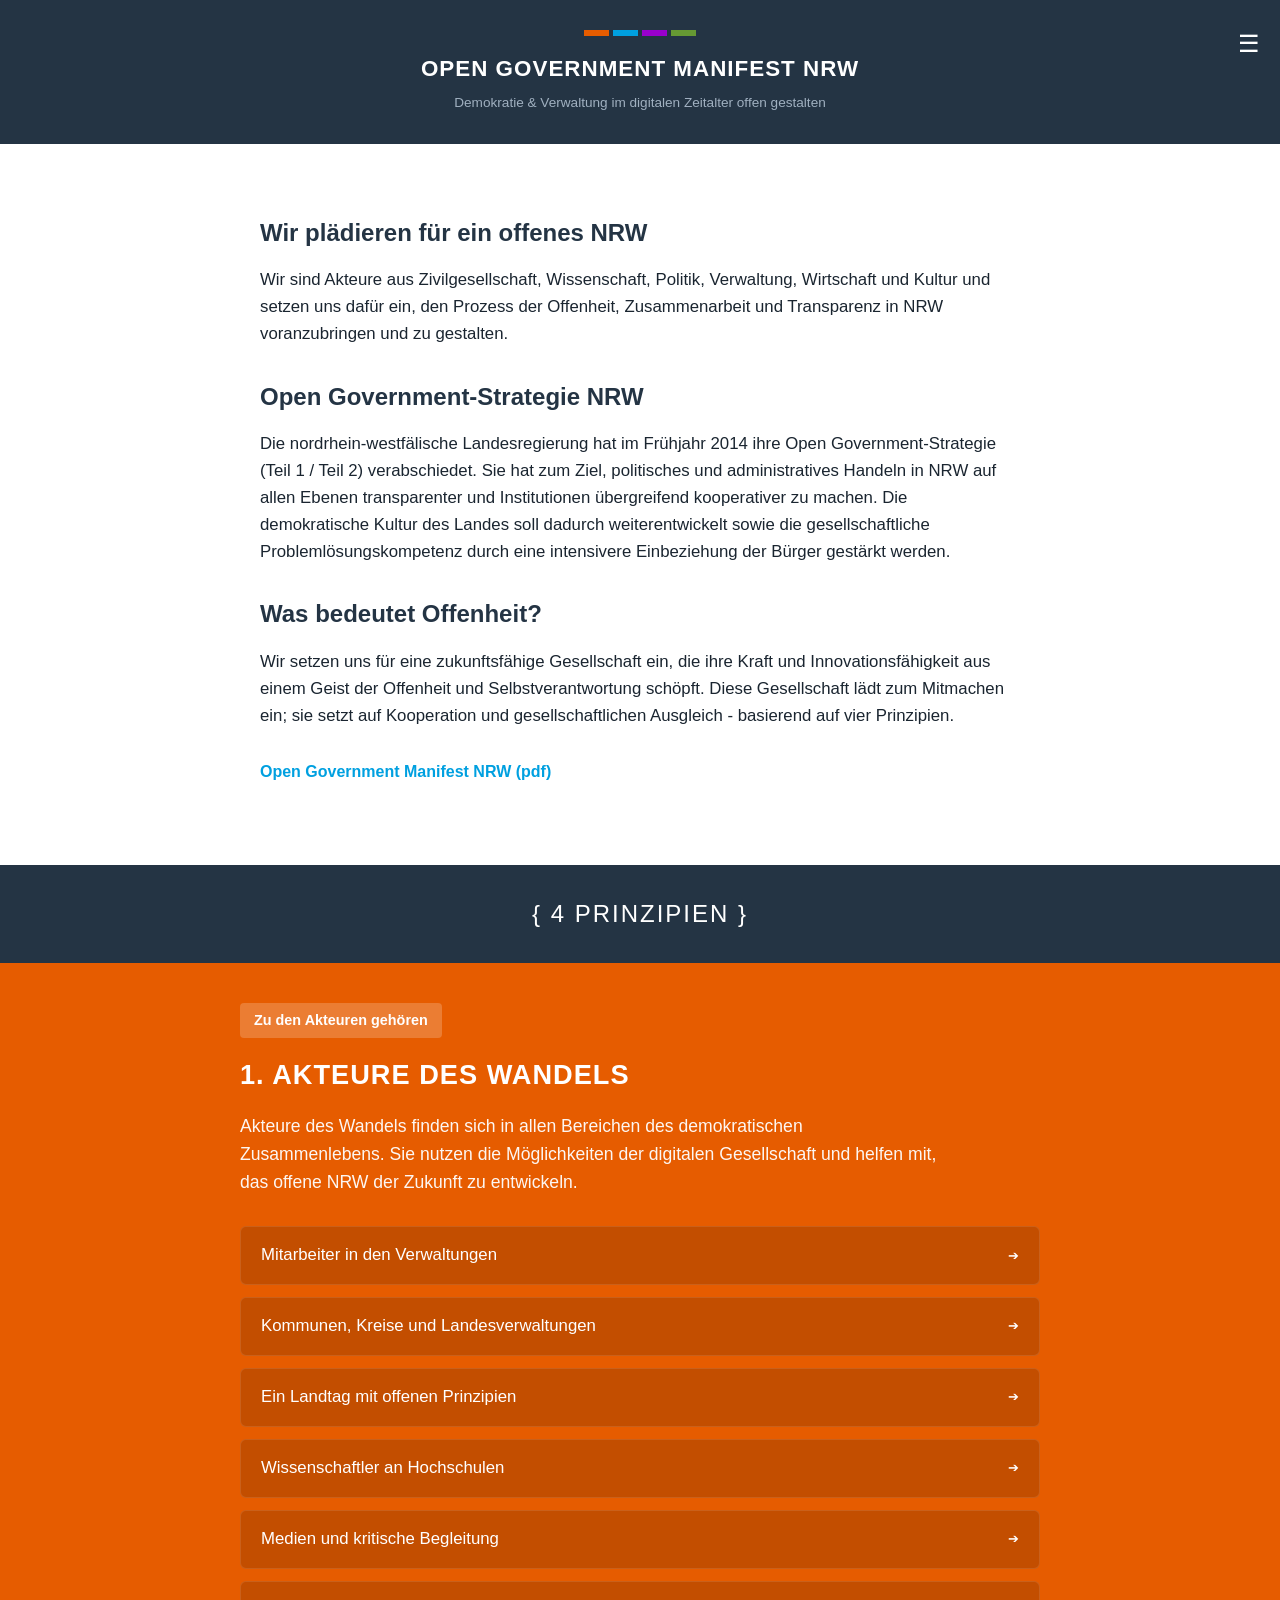
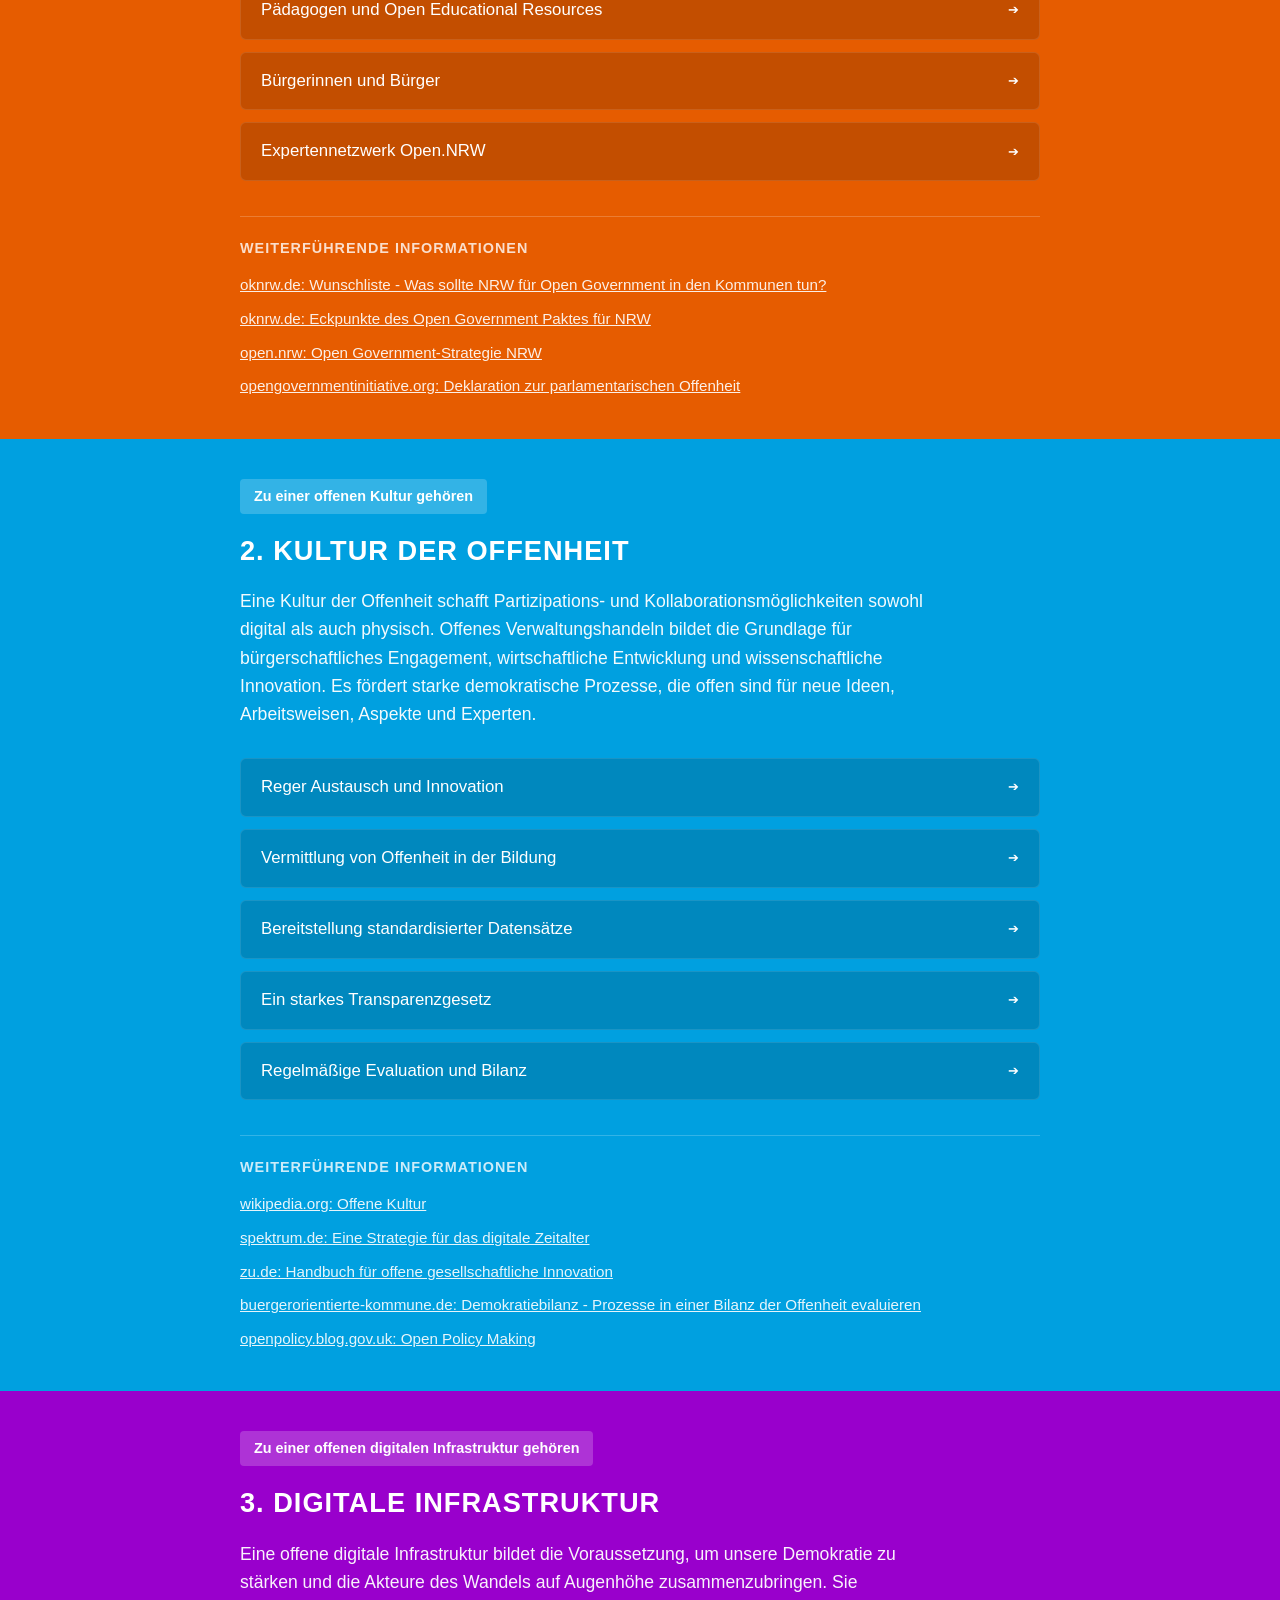
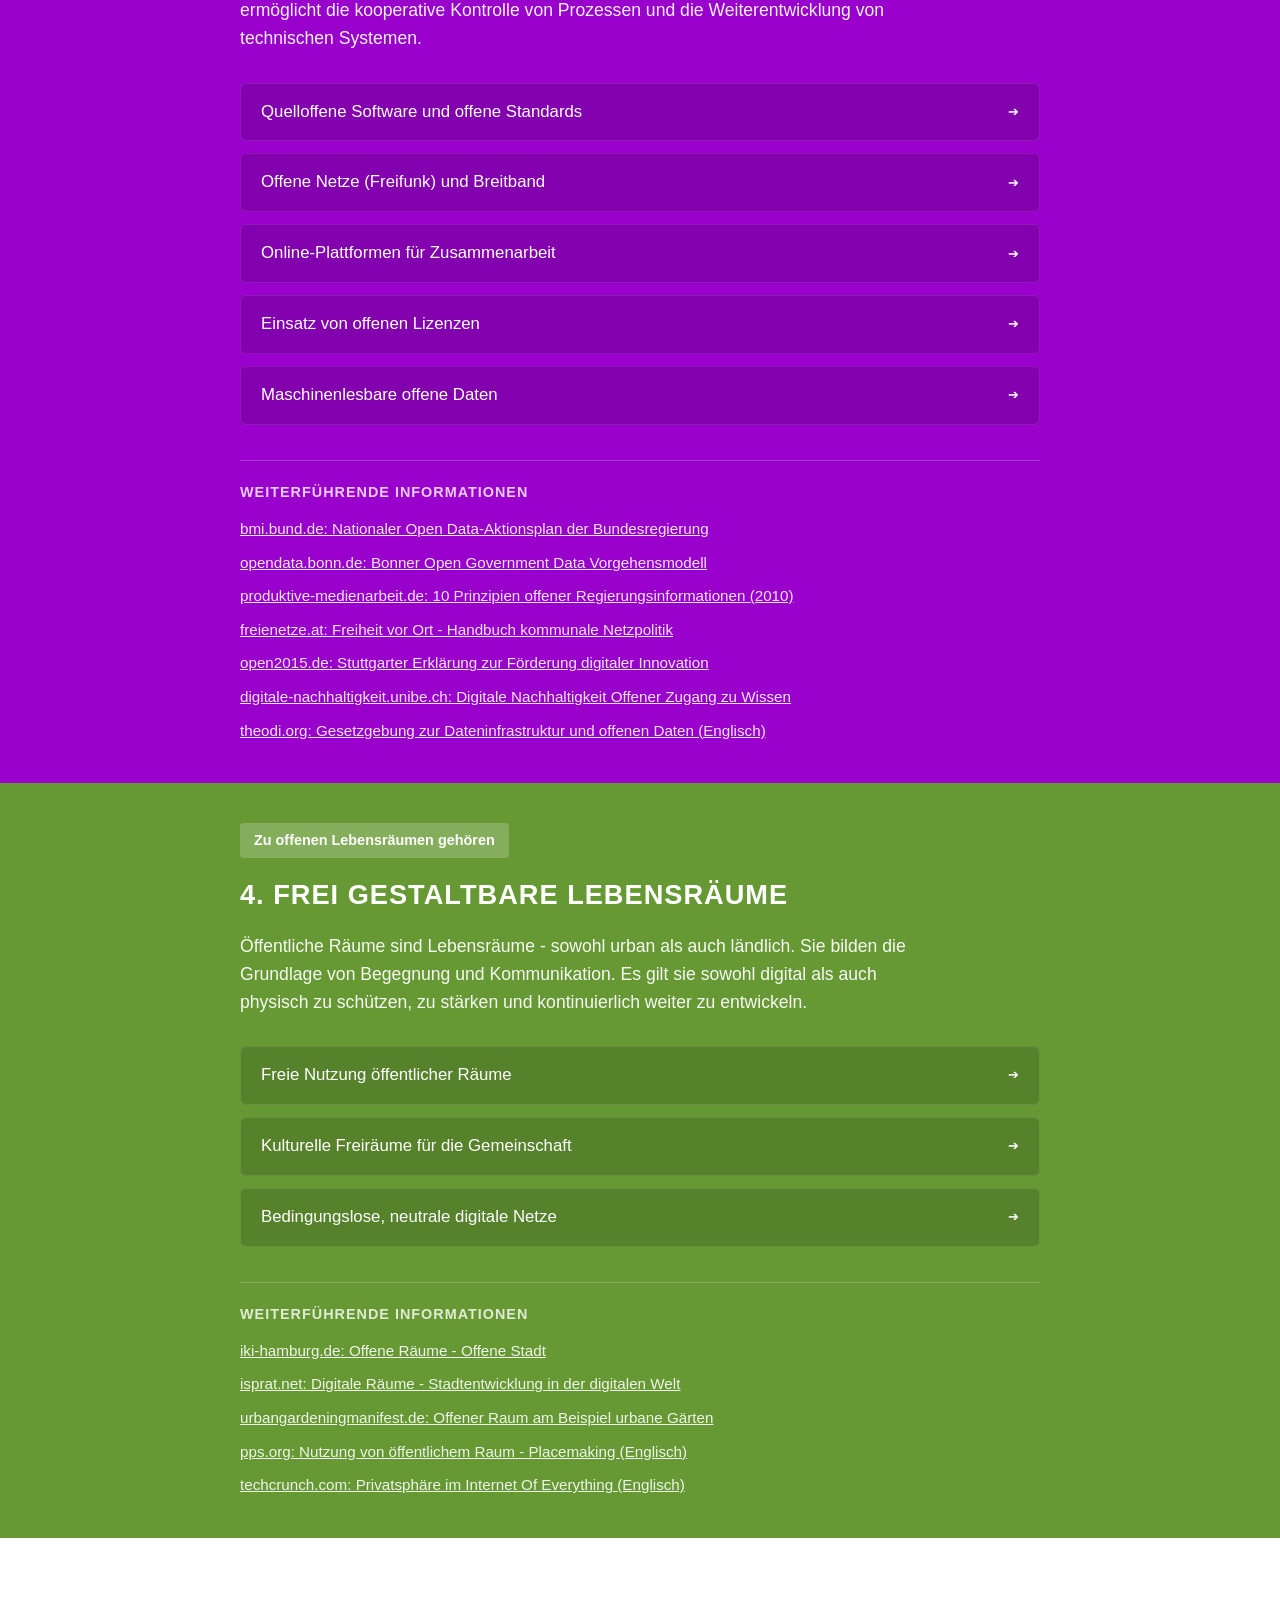
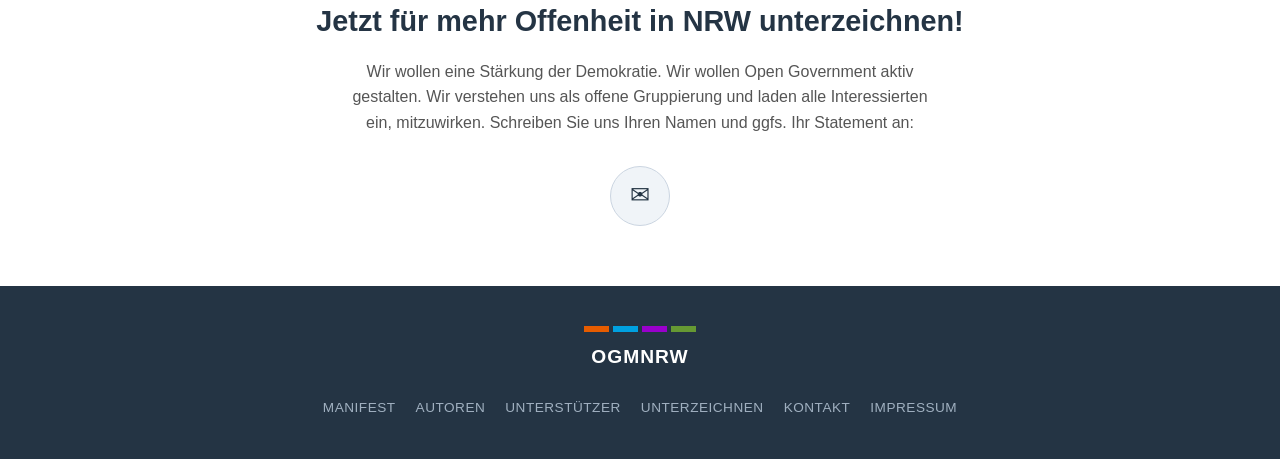
==== website/index.html @ 7602c092 "Create index.html" ====
<!DOCTYPE html>
<html lang="de">
<head>
    <meta charset="UTF-8">
    <meta name="viewport" content="width=device-width, initial-scale=1.0">
    <title>Open Government Manifest NRW</title>
    <style>
        /* --- Basis-Setup & Typografie --- */
        * {
            box-sizing: border-box;
            margin: 0;
            padding: 0;
        }

        body {
            font-family: -apple-system, BlinkMacSystemFont, "Segoe UI", Roboto, Helvetica, Arial, sans-serif;
            color: #1a2530;
            background-color: #ffffff;
            line-height: 1.6;
        }

        h1, h2, h3, h4 {
            font-weight: 700;
        }

        /* --- Header (Zentriert) --- */
        header {
            background-color: #243444;
            color: #ffffff;
            padding: 30px 20px;
            position: relative;
            display: flex;
            flex-direction: column;
            align-items: center;
            text-align: center;
        }

        .logo-container {
            display: flex;
            flex-direction: column;
            align-items: center;
            gap: 15px;
        }

        .logo-bars {
            display: flex;
            gap: 4px;
        }

        /* Horizontale Ausrichtung der Balken für das zentrierte Layout */
        .bar {
            width: 25px;
            height: 6px;
        }
        .bar.orange { background-color: #e65c00; }
        .bar.blue   { background-color: #00a0e0; }
        .bar.purple { background-color: #9900cc; }
        .bar.green  { background-color: #669933; }

        .logo-text h1 {
            font-size: 1.4rem;
            letter-spacing: 1px;
            text-transform: uppercase;
            margin-bottom: 5px;
        }

        .logo-text p {
            font-size: 0.85rem;
            color: #a0b0c0;
            max-width: 500px;
        }

        .menu-toggle {
            position: absolute;
            right: 20px;
            top: 30px;
            background: none;
            border: none;
            color: white;
            font-size: 1.5rem;
            cursor: pointer;
        }

        /* --- Main Content (Intro) --- */
        .container {
            max-width: 800px;
            margin: 0 auto;
            padding: 40px 20px;
        }

        .intro-section {
            margin-bottom: 40px;
        }

        .intro-section h2 {
            font-size: 1.5rem;
            margin-top: 30px;
            margin-bottom: 15px;
            color: #243444;
        }

        .intro-section p {
            margin-bottom: 15px;
            font-size: 1.05rem;
        }

        .download-link {
            display: inline-block;
            margin-top: 15px;
            color: #00a0e0;
            text-decoration: none;
            font-weight: bold;
        }

        .download-link:hover {
            text-decoration: underline;
        }

        /* --- Prinzipien Header --- */
        .prinzipien-header {
            background-color: #243444;
            color: white;
            text-align: center;
            padding: 30px 20px;
            font-size: 1.5rem;
            text-transform: uppercase;
            letter-spacing: 2px;
        }

        /* --- Haupt-Blöcke (Prinzipien) --- */
        .prinzip-section {
            color: white;
            padding: 40px 20px;
        }

        .prinzip-main-content {
            max-width: 800px;
            margin: 0 auto;
        }

        .prinzip-badge {
            display: inline-block;
            background-color: rgba(255, 255, 255, 0.2);
            padding: 6px 14px;
            border-radius: 4px;
            font-size: 0.9rem;
            margin-bottom: 15px;
            font-weight: bold;
        }

        .prinzip-section h3 {
            font-size: 1.7rem;
            text-transform: uppercase;
            margin-bottom: 15px;
            letter-spacing: 1px;
        }

        .prinzip-section > .prinzip-main-content > p {
            font-size: 1.1rem;
            max-width: 700px;
            opacity: 0.95;
            margin-bottom: 30px;
        }

        /* --- Neue Absatz-Akkordeons (Sub-Accordion) --- */
        .sub-accordion {
            background-color: rgba(0, 0, 0, 0.15);
            border-radius: 6px;
            margin-bottom: 12px;
            overflow: hidden;
            border: 1px solid rgba(255, 255, 255, 0.1);
        }

        .sub-accordion-header {
            padding: 15px 20px;
            cursor: pointer;
            display: flex;
            justify-content: space-between;
            align-items: center;
            gap: 15px;
            font-size: 1.05rem;
            font-weight: 500;
            user-select: none;
        }

        .sub-accordion-header:hover {
            background-color: rgba(255, 255, 255, 0.05);
        }

        .sub-accordion-icon {
            font-size: 0.8rem;
            transition: transform 0.2s ease;
            flex-shrink: 0;
        }

        .sub-accordion.active .sub-accordion-icon {
            transform: rotate(90deg);
        }

        .sub-accordion-body {
            max-height: 0;
            overflow: hidden;
            transition: max-height 0.25s ease-out;
            background-color: rgba(0, 0, 0, 0.08);
        }

        .sub-accordion.active .sub-accordion-body {
            max-height: 300px;
        }

        .sub-accordion-content {
            padding: 15px 20px 20px 20px;
            font-size: 1rem;
            opacity: 0.9;
            line-height: 1.5;
            border-top: 1px solid rgba(255, 255, 255, 0.05);
        }

        /* --- Link-Sektionen im Block --- */
        .info-links {
            margin-top: 35px;
            border-top: 1px solid rgba(255, 255, 255, 0.2);
            padding-top: 20px;
        }

        .info-links h4 {
            font-size: 0.9rem;
            text-transform: uppercase;
            letter-spacing: 1px;
            margin-bottom: 12px;
            color: rgba(255, 255, 255, 0.8);
        }

        .info-links ul {
            list-style: none;
            display: flex;
            flex-direction: column;
            gap: 8px;
        }

        .info-links a {
            color: white;
            text-decoration: underline;
            font-size: 0.95rem;
            opacity: 0.9;
        }

        .info-links a:hover {
            opacity: 1;
        }

        /* Farb-Zuweisungen */
        .p1 { background-color: #e65c00; }
        .p2 { background-color: #00a0e0; }
        .p3 { background-color: #9900cc; }
        .p4 { background-color: #669933; }

        /* --- Call to Action & Sign Section --- */
        .cta-section {
            text-align: center;
            padding: 60px 20px;
            background-color: #ffffff;
        }

        .cta-section h2 {
            font-size: 1.8rem;
            margin-bottom: 15px;
            color: #243444;
        }

        .cta-section p {
            max-width: 600px;
            margin: 0 auto 30px auto;
            color: #555;
        }

        .mail-icon-btn {
            display: inline-flex;
            align-items: center;
            justify-content: center;
            width: 60px;
            height: 60px;
            border-radius: 50%;
            background-color: #f0f4f8;
            border: 1px solid #cbd5e1;
            color: #243444;
            font-size: 1.5rem;
            text-decoration: none;
            transition: background-color 0.2s;
        }

        .mail-icon-btn:hover {
            background-color: #e2e8f0;
        }

        /* --- Footer (Zentriert) --- */
        footer {
            background-color: #243444;
            color: #ffffff;
            padding: 40px 20px;
            font-size: 0.85rem;
        }

        .footer-content {
            max-width: 1000px;
            margin: 0 auto;
            display: flex;
            flex-direction: column;
            align-items: center;
            gap: 25px;
            text-align: center;
        }

        .footer-logo {
            display: flex;
            flex-direction: column;
            align-items: center;
            gap: 10px;
        }

        .footer-logo span {
            font-weight: bold;
            font-size: 1.2rem;
            letter-spacing: 1px;
        }

        .footer-links {
            display: flex;
            flex-wrap: wrap;
            justify-content: center;
            gap: 20px;
        }

        .footer-links a {
            color: #a0b0c0;
            text-decoration: none;
            text-transform: uppercase;
            letter-spacing: 0.5px;
        }

        .footer-links a:hover {
            color: #ffffff;
        }
    </style>
</head>
<body>

    <header>
        <div class="logo-container">
            <div class="logo-bars">
                <div class="bar orange"></div>
                <div class="bar blue"></div>
                <div class="bar purple"></div>
                <div class="bar green"></div>
            </div>
            <div class="logo-text">
                <h1>Open Government Manifest NRW</h1>
                <p>Demokratie & Verwaltung im digitalen Zeitalter offen gestalten</p>
            </div>
        </div>
        <button class="menu-toggle" aria-label="Menü öffnen">☰</button>
    </header>

    <main class="container">
        <section class="intro-section">
            <h2>Wir plädieren für ein offenes NRW</h2>
            <p>Wir sind Akteure aus Zivilgesellschaft, Wissenschaft, Politik, Verwaltung, Wirtschaft und Kultur und setzen uns dafür ein, den Prozess der Offenheit, Zusammenarbeit und Transparenz in NRW voranzubringen und zu gestalten.</p>

            <h2>Open Government-Strategie NRW</h2>
            <p>Die nordrhein-westfälische Landesregierung hat im Frühjahr 2014 ihre Open Government-Strategie (Teil 1 / Teil 2) verabschiedet. Sie hat zum Ziel, politisches und administratives Handeln in NRW auf allen Ebenen transparenter und Institutionen übergreifend kooperativer zu machen. Die demokratische Kultur des Landes soll dadurch weiterentwickelt sowie die gesellschaftliche Problemlösungskompetenz durch eine intensivere Einbeziehung der Bürger gestärkt werden.</p>

            <h2>Was bedeutet Offenheit?</h2>
            <p>Wir setzen uns für eine zukunftsfähige Gesellschaft ein, die ihre Kraft und Innovationsfähigkeit aus einem Geist der Offenheit und Selbstverantwortung schöpft. Diese Gesellschaft lädt zum Mitmachen ein; sie setzt auf Kooperation und gesellschaftlichen Ausgleich - basierend auf vier Prinzipien.</p>

            <a href="#" class="download-link">Open Government Manifest NRW (pdf)</a>
        </section>
    </main>

    <div class="prinzipien-header">
        { 4 PRINZIPIEN }
    </div>

    <section class="prinzip-section p1">
        <div class="prinzip-main-content">
            <div class="prinzip-badge">Zu den Akteuren gehören</div>
            <h3>1. Akteure des Wandels</h3>
            <p>Akteure des Wandels finden sich in allen Bereichen des demokratischen Zusammenlebens. Sie nutzen die Möglichkeiten der digitalen Gesellschaft und helfen mit, das offene NRW der Zukunft zu entwickeln.</p>

            <div class="sub-accordion">
                <div class="sub-accordion-header" onclick="toggleSubAccordion(this)">Mitarbeiter in den Verwaltungen <span class="sub-accordion-icon">➔</span></div>
                <div class="sub-accordion-body"><div class="sub-accordion-content">Mitarbeiter in den Verwaltungen, die offene Schnittstellen in ihrer Arbeit entwickeln und sich für eine Öffnung der Daten einsetzen sowie diese nach innen und nach außen nutzbar machen und nutzen.</div></div>
            </div>
            <div class="sub-accordion">
                <div class="sub-accordion-header" onclick="toggleSubAccordion(this)">Kommunen, Kreise und Landesverwaltungen <span class="sub-accordion-icon">➔</span></div>
                <div class="sub-accordion-body"><div class="sub-accordion-content">Kommunen, Kreise und Landesverwaltungen bzw. -einrichtungen, die ihre politischen und administrativen Prozesse öffnen, um Bürger und Wirtschaft einzubeziehen.</div></div>
            </div>
            <div class="sub-accordion">
                <div class="sub-accordion-header" onclick="toggleSubAccordion(this)">Ein Landtag mit offenen Prinzipien <span class="sub-accordion-icon">➔</span></div>
                <div class="sub-accordion-body"><div class="sub-accordion-content">Ein Landtag, der die in der Deklaration zur parlamentarischen Offenheit definierten Prinzipien als seine eigenen annimmt und in seiner gesamten Organisation aktiv lebt.</div></div>
            </div>
            <div class="sub-accordion">
                <div class="sub-accordion-header" onclick="toggleSubAccordion(this)">Wissenschaftler an Hochschulen <span class="sub-accordion-icon">➔</span></div>
                <div class="sub-accordion-body"><div class="sub-accordion-content">Wissenschaftler an Hochschulen, die ihre Forschungsdaten offenlegen und in frei zugänglichen Publikationen veröffentlichen.</div></div>
            </div>
            <div class="sub-accordion">
                <div class="sub-accordion-header" onclick="toggleSubAccordion(this)">Medien und kritische Begleitung <span class="sub-accordion-icon">➔</span></div>
                <div class="sub-accordion-body"><div class="sub-accordion-content">Medien, die den Prozess kritisch begleiten, offene Daten selber nutzen, aufbereiten und der Öffentlichkeit zugänglich machen.</div></div>
            </div>
            <div class="sub-accordion">
                <div class="sub-accordion-header" onclick="toggleSubAccordion(this)">Pädagogen und Open Educational Resources <span class="sub-accordion-icon">➔</span></div>
                <div class="sub-accordion-body"><div class="sub-accordion-content">Pädagogen, die ihre Lehr- und Lernmaterialien zur freien Verwendung als Open Educational Resource (OER) bereitstellen.</div></div>
            </div>
            <div class="sub-accordion">
                <div class="sub-accordion-header" onclick="toggleSubAccordion(this)">Bürgerinnen und Bürger <span class="sub-accordion-icon">➔</span></div>
                <div class="sub-accordion-body"><div class="sub-accordion-content">Bürgerinnen und Bürger, die sich für eine demokratische Erneuerung auf den verschiedenen staatlichen Ebenen einsetzen und vielfältigste Kompetenzen einbringen.</div></div>
            </div>
            <div class="sub-accordion">
                <div class="sub-accordion-header" onclick="toggleSubAccordion(this)">Expertennetzwerk Open.NRW <span class="sub-accordion-icon">➔</span></div>
                <div class="sub-accordion-body"><div class="sub-accordion-content">Das Expertennetzwerk Open.NRW als (kommunales) Kompetenzzentrum für Offenheit in NRW, um die verfügbaren Ressourcen für ein zukunftsfähiges und demokratisches Land transparent zu bündeln.</div></div>
            </div>

            <div class="info-links">
                <h4>Weiterführende Informationen</h4>
                <ul>
                    <li><a href="#">oknrw.de: Wunschliste - Was sollte NRW für Open Government in den Kommunen tun?</a></li>
                    <li><a href="#">oknrw.de: Eckpunkte des Open Government Paktes für NRW</a></li>
                    <li><a href="#">open.nrw: Open Government-Strategie NRW</a></li>
                    <li><a href="#">opengovernmentinitiative.org: Deklaration zur parlamentarischen Offenheit</a></li>
                </ul>
            </div>
        </div>
    </section>

    <section class="prinzip-section p2">
        <div class="prinzip-main-content">
            <div class="prinzip-badge">Zu einer offenen Kultur gehören</div>
            <h3>2. Kultur der Offenheit</h3>
            <p>Eine Kultur der Offenheit schafft Partizipations- und Kollaborationsmöglichkeiten sowohl digital als auch physisch. Offenes Verwaltungshandeln bildet die Grundlage für bürgerschaftliches Engagement, wirtschaftliche Entwicklung und wissenschaftliche Innovation. Es fördert starke demokratische Prozesse, die offen sind für neue Ideen, Arbeitsweisen, Aspekte und Experten.</p>

            <div class="sub-accordion">
                <div class="sub-accordion-header" onclick="toggleSubAccordion(this)">Reger Austausch und Innovation <span class="sub-accordion-icon">➔</span></div>
                <div class="sub-accordion-body"><div class="sub-accordion-content">Ein reger Austausch zwischen allen Akteuren zur Förderung der Innovation - auch und vor allem in der Verwaltung. Durch Mobilisierung von internem und externem Wissen auf Augenhöhe können Veränderungsprozesse besser und schneller vollzogen werden.</div></div>
            </div>
            <div class="sub-accordion">
                <div class="sub-accordion-header" onclick="toggleSubAccordion(this)">Vermittlung von Offenheit in der Bildung <span class="sub-accordion-icon">➔</span></div>
                <div class="sub-accordion-body"><div class="sub-accordion-content">Vermittlung von Offenheit, Transparenz, Medienkompetenz, Inklusion und Integration in der Bildung. Die informationelle Selbstbestimmung muss rechtlich und technisch abgesichert werden.</div></div>
            </div>
            <div class="sub-accordion">
                <div class="sub-accordion-header" onclick="toggleSubAccordion(this)">Bereitstellung standardisierter Datensätze <span class="sub-accordion-icon">➔</span></div>
                <div class="sub-accordion-body"><div class="sub-accordion-content">Die selbstverständliche Bereitstellung von Ergebnissen des Verwaltungshandelns in standardisierten Datensätzen. Die Offenlegung von amtlichen Daten stärkt unsere Demokratie und verringert die Korruption schon im Ansatz. Ergebnisse von Verwaltungsprozessen dürfen nicht verborgen bleiben. Land und Verwaltung haben hier nichts zu verbergen.</div></div>
            </div>
            <div class="sub-accordion">
                <div class="sub-accordion-header" onclick="toggleSubAccordion(this)">Ein starkes Transparenzgesetz <span class="sub-accordion-icon">➔</span></div>
                <div class="sub-accordion-body"><div class="sub-accordion-content">Ein Transparenzgesetz, damit Verträge zur Daseinsvorsorge, Gutachten, Statistiken, Verwaltungsvorschriften, öffentliche Pläne, Geodaten und vieles mehr für jedermann einfach in einem zentralen und kostenlosen Informationsregister veröffentlicht werden.</div></div>
            </div>
            <div class="sub-accordion">
                <div class="sub-accordion-header" onclick="toggleSubAccordion(this)">Regelmäßige Evaluation und Bilanz <span class="sub-accordion-icon">➔</span></div>
                <div class="sub-accordion-body"><div class="sub-accordion-content">Eine regelmäßige Evaluation der Prozesse in einer Bilanz der Offenheit, die alle Akteure in ständiger Zusammenarbeit erstellen.</div></div>
            </div>

            <div class="info-links">
                <h4>Weiterführende Informationen</h4>
                <ul>
                    <li><a href="#">wikipedia.org: Offene Kultur</a></li>
                    <li><a href="#">spektrum.de: Eine Strategie für das digitale Zeitalter</a></li>
                    <li><a href="#">zu.de: Handbuch für offene gesellschaftliche Innovation</a></li>
                    <li><a href="#">buergerorientierte-kommune.de: Demokratiebilanz - Prozesse in einer Bilanz der Offenheit evaluieren</a></li>
                    <li><a href="#">openpolicy.blog.gov.uk: Open Policy Making</a></li>
                </ul>
            </div>
        </div>
    </section>

    <section class="prinzip-section p3">
        <div class="prinzip-main-content">
            <div class="prinzip-badge">Zu einer offenen digitalen Infrastruktur gehören</div>
            <h3>3. Digitale Infrastruktur</h3>
            <p>Eine offene digitale Infrastruktur bildet die Voraussetzung, um unsere Demokratie zu stärken und die Akteure des Wandels auf Augenhöhe zusammenzubringen. Sie ermöglicht die kooperative Kontrolle von Prozessen und die Weiterentwicklung von technischen Systemen.</p>

            <div class="sub-accordion">
                <div class="sub-accordion-header" onclick="toggleSubAccordion(this)">Quelloffene Software und offene Standards <span class="sub-accordion-icon">➔</span></div>
                <div class="sub-accordion-body"><div class="sub-accordion-content">Die Verwendung von quelloffener Software, offenen Schnittstellen und offenen Standards um Interoperabilität, Nachhaltigkeit und Innovationen zu stärken.</div></div>
            </div>
            <div class="sub-accordion">
                <div class="sub-accordion-header" onclick="toggleSubAccordion(this)">Offene Netze (Freifunk) und Breitband <span class="sub-accordion-icon">➔</span></div>
                <div class="sub-accordion-body"><div class="sub-accordion-content">Die Bereitstellung von offenen Netzen (Freifunk) und der Ausbau des Breitbandnetzes.</div></div>
            </div>
            <div class="sub-accordion">
                <div class="sub-accordion-header" onclick="toggleSubAccordion(this)">Online-Plattformen für Zusammenarbeit <span class="sub-accordion-icon">➔</span></div>
                <div class="sub-accordion-body"><div class="sub-accordion-content">Die Bereitstellung von Online-Plattformen und Werkzeugen um Dialog, Partizipation und Zusammenarbeit zu fördern.</div></div>
            </div>
            <div class="sub-accordion">
                <div class="sub-accordion-header" onclick="toggleSubAccordion(this)">Einsatz von offenen Lizenzen <span class="sub-accordion-icon">➔</span></div>
                <div class="sub-accordion-body"><div class="sub-accordion-content">Der Einsatz von offenen Lizenzen, um den Zugang und die Weiterverarbeitung von Bildungs- und Wissensressourcen zu ermöglichen.</div></div>
            </div>
            <div class="sub-accordion">
                <div class="sub-accordion-header" onclick="toggleSubAccordion(this)">Maschinenlesbare offene Daten <span class="sub-accordion-icon">➔</span></div>
                <div class="sub-accordion-body"><div class="sub-accordion-content">Die Bereitstellung von offenen Daten in strukturierter, maschinenlesbarer Form oder über eine offene Schnittstelle, sodass sie kostenfrei zugänglich sind und weiterverarbeitet und weiterverbreitet werden können.</div></div>
            </div>

            <div class="info-links">
                <h4>Weiterführende Informationen</h4>
                <ul>
                    <li><a href="#">bmi.bund.de: Nationaler Open Data-Aktionsplan der Bundesregierung</a></li>
                    <li><a href="#">opendata.bonn.de: Bonner Open Government Data Vorgehensmodell</a></li>
                    <li><a href="#">produktive-medienarbeit.de: 10 Prinzipien offener Regierungsinformationen (2010)</a></li>
                    <li><a href="#">freienetze.at: Freiheit vor Ort - Handbuch kommunale Netzpolitik</a></li>
                    <li><a href="#">open2015.de: Stuttgarter Erklärung zur Förderung digitaler Innovation</a></li>
                    <li><a href="#">digitale-nachhaltigkeit.unibe.ch: Digitale Nachhaltigkeit Offener Zugang zu Wissen</a></li>
                    <li><a href="#">theodi.org: Gesetzgebung zur Dateninfrastruktur und offenen Daten (Englisch)</a></li>
                </ul>
            </div>
        </div>
    </section>

    <section class="prinzip-section p4">
        <div class="prinzip-main-content">
            <div class="prinzip-badge">Zu offenen Lebensräumen gehören</div>
            <h3>4. Frei gestaltbare Lebensräume</h3>
            <p>Öffentliche Räume sind Lebensräume - sowohl urban als auch ländlich. Sie bilden die Grundlage von Begegnung und Kommunikation. Es gilt sie sowohl digital als auch physisch zu schützen, zu stärken und kontinuierlich weiter zu entwickeln.</p>

            <div class="sub-accordion">
                <div class="sub-accordion-header" onclick="toggleSubAccordion(this)">Freie Nutzung öffentlicher Räume <span class="sub-accordion-icon">➔</span></div>
                <div class="sub-accordion-body"><div class="sub-accordion-content">Die freie Nutzung von öffentlichen Plätzen und Wegen als Orte der Begegnung ohne kommerziellen Zwang. Sie sind Teil einer lebenswerten und lebendigen Kommune.</div></div>
            </div>
            <div class="sub-accordion">
                <div class="sub-accordion-header" onclick="toggleSubAccordion(this)">Kulturelle Freiräume für die Gemeinschaft <span class="sub-accordion-icon">➔</span></div>
                <div class="sub-accordion-body"><div class="sub-accordion-content">Kulturelle Freiräume, deren Bedeutung sich nicht nur am monetären Wert ihrer Flächen bemisst, sondern an der Relevanz für die Gemeinschaft.</div></div>
            </div>
            <div class="sub-accordion">
                <div class="sub-accordion-header" onclick="toggleSubAccordion(this)">Bedingungslose, neutrale digitale Netze <span class="sub-accordion-icon">➔</span></div>
                <div class="sub-accordion-body"><div class="sub-accordion-content">Bedingungslos öffentliche und neutrale digitale Netze und Räume, die den Austausch von Information und die Kommunikation erweitern.</div></div>
            </div>

            <div class="info-links">
                <h4>Weiterführende Informationen</h4>
                <ul>
                    <li><a href="#">iki-hamburg.de: Offene Räume - Offene Stadt</a></li>
                    <li><a href="#">isprat.net: Digitale Räume - Stadtentwicklung in der digitalen Welt</a></li>
                    <li><a href="#">urbangardeningmanifest.de: Offener Raum am Beispiel urbane Gärten</a></li>
                    <li><a href="#">pps.org: Nutzung von öffentlichem Raum - Placemaking (Englisch)</a></li>
                    <li><a href="#">techcrunch.com: Privatsphäre im Internet Of Everything (Englisch)</a></li>
                </ul>
            </div>
        </div>
    </section>

    <section class="cta-section">
        <h2>Jetzt für mehr Offenheit in NRW unterzeichnen!</h2>
        <p>Wir wollen eine Stärkung der Demokratie. Wir wollen Open Government aktiv gestalten. Wir verstehen uns als offene Gruppierung und laden alle Interessierten ein, mitzuwirken. Schreiben Sie uns Ihren Namen und ggfs. Ihr Statement an:</p>
        <a href="mailto:info@example.com" class="mail-icon-btn" aria-label="E-Mail senden">
            ✉
        </a>
    </section>

    <footer>
        <div class="footer-content">
            <div class="footer-logo">
                <div class="logo-bars">
                    <div class="bar orange"></div>
                    <div class="bar blue"></div>
                    <div class="bar purple"></div>
                    <div class="bar green"></div>
                </div>
                <span>OGMNRW</span>
            </div>
            <nav class="footer-links">
                <a href="#">Manifest</a>
                <a href="#">Autoren</a>
                <a href="#">Unterstützer</a>
                <a href="#">Unterzeichnen</a>
                <a href="#">Kontakt</a>
                <a href="#">Impressum</a>
            </nav>
        </div>
    </footer>

    <script>
        function toggleSubAccordion(headerElement) {
            const accordion = headerElement.parentElement;
            accordion.classList.toggle('active');
        }
    </script>
</body>
</html>
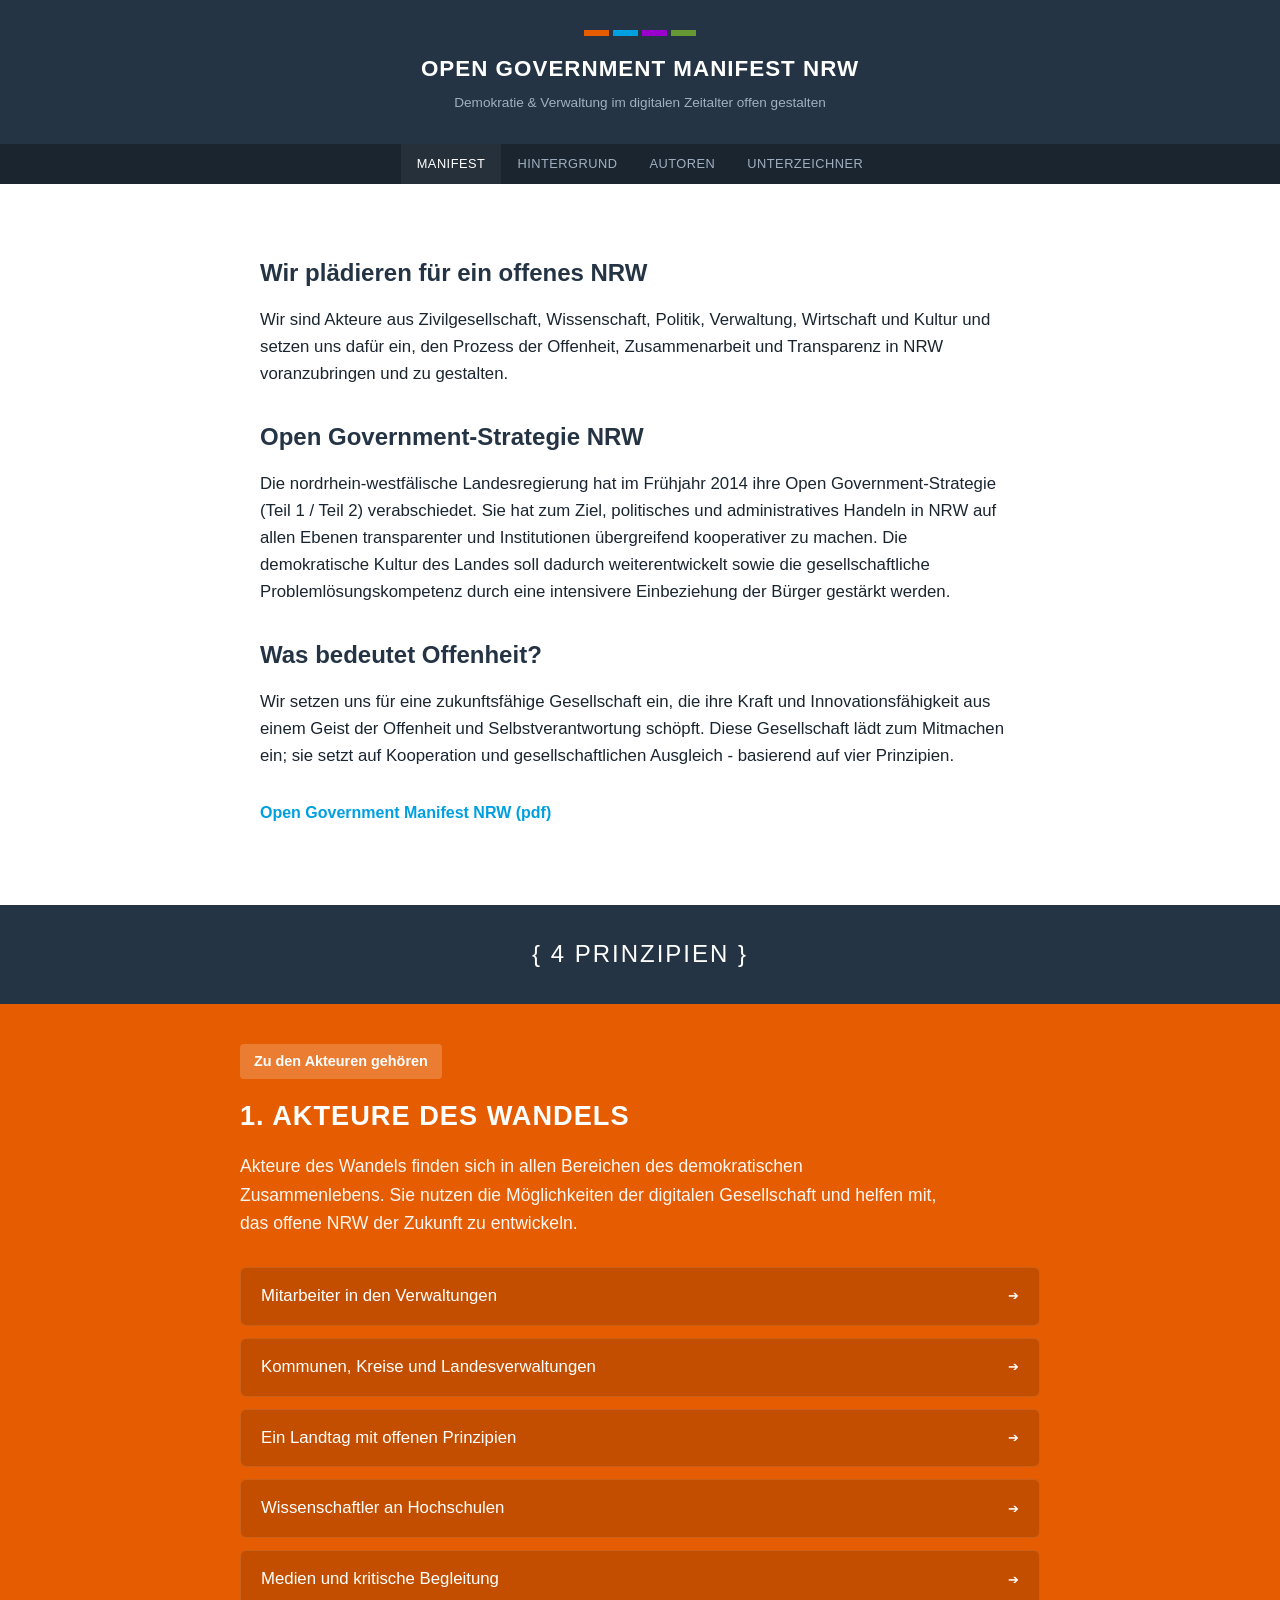
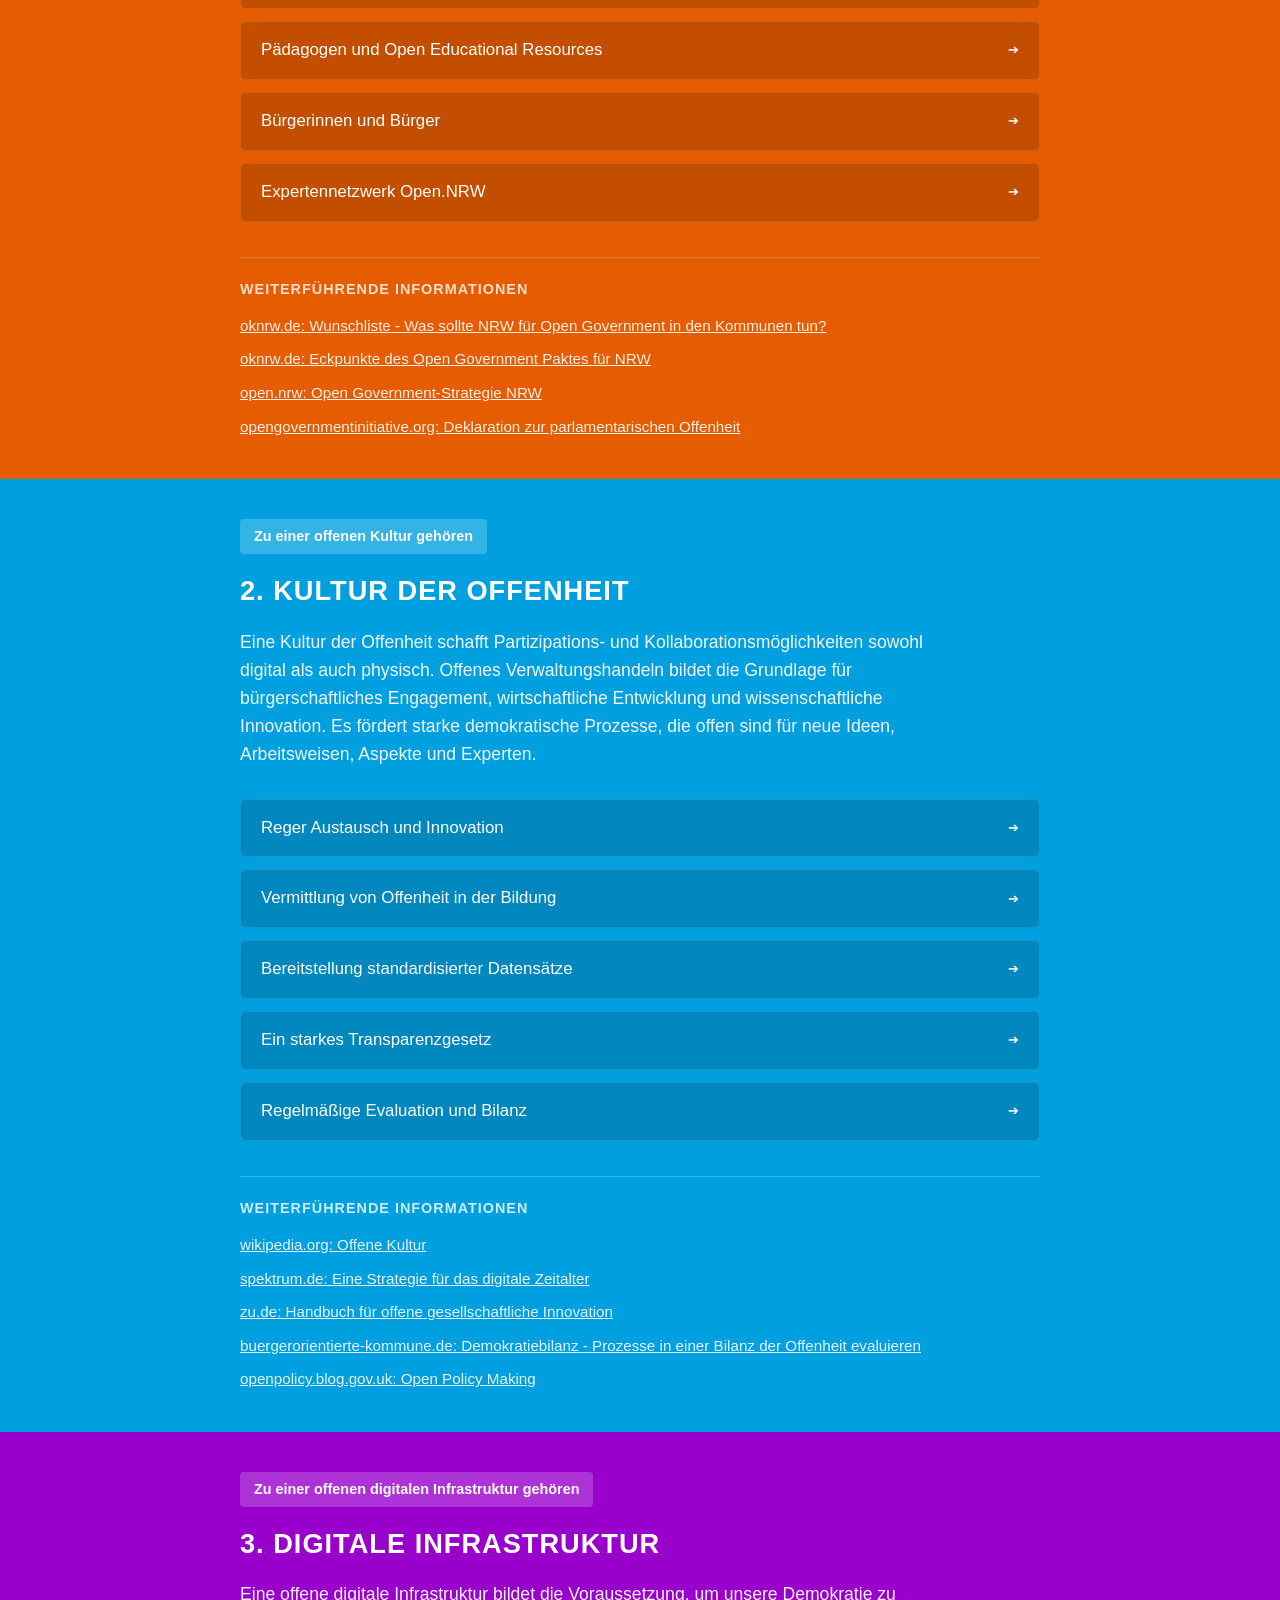
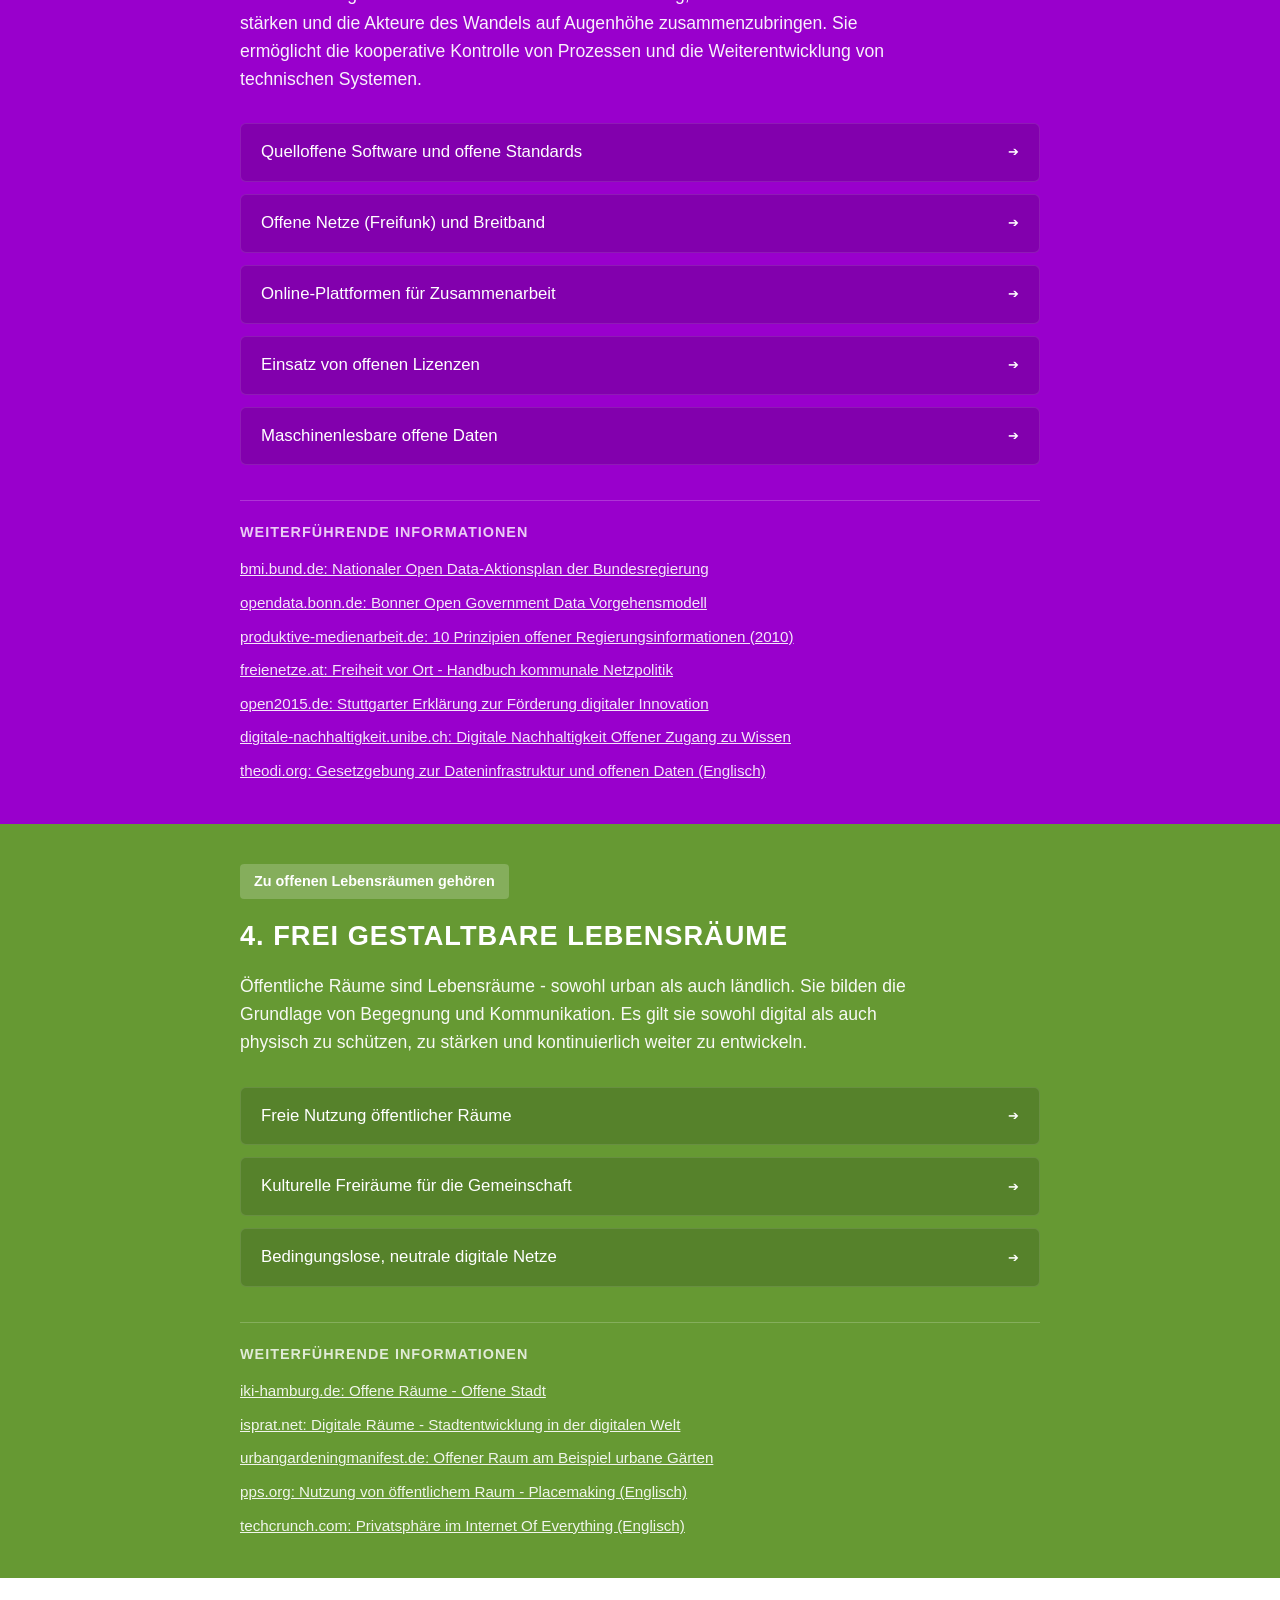
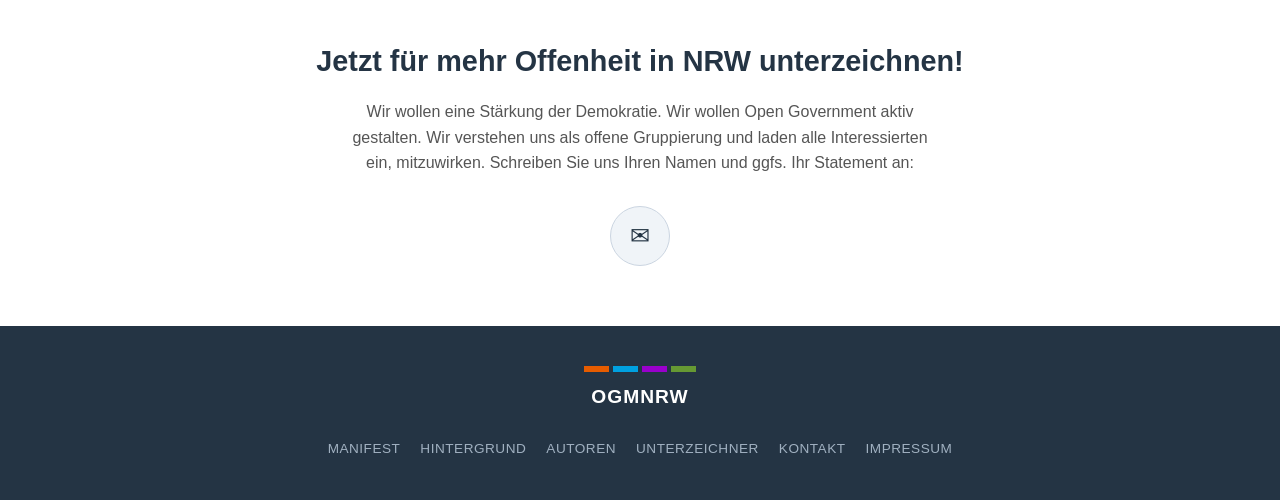
==== commit a151dd9d: "Konsolidiere CSS und verlinke HTML-Seiten miteinander - Alle Inline-<style>-Blöcke aus autoren.html," ====
--- a/website/index.html
+++ b/website/index.html
@@ -4,344 +4,7 @@
     <meta charset="UTF-8">
     <meta name="viewport" content="width=device-width, initial-scale=1.0">
     <title>Open Government Manifest NRW</title>
-    <style>
-        /* --- Basis-Setup & Typografie --- */
-        * {
-            box-sizing: border-box;
-            margin: 0;
-            padding: 0;
-        }
-
-        body {
-            font-family: -apple-system, BlinkMacSystemFont, "Segoe UI", Roboto, Helvetica, Arial, sans-serif;
-            color: #1a2530;
-            background-color: #ffffff;
-            line-height: 1.6;
-        }
-
-        h1, h2, h3, h4 {
-            font-weight: 700;
-        }
-
-        /* --- Header (Zentriert) --- */
-        header {
-            background-color: #243444;
-            color: #ffffff;
-            padding: 30px 20px;
-            position: relative;
-            display: flex;
-            flex-direction: column;
-            align-items: center;
-            text-align: center;
-        }
-
-        .logo-container {
-            display: flex;
-            flex-direction: column;
-            align-items: center;
-            gap: 15px;
-        }
-
-        .logo-bars {
-            display: flex;
-            gap: 4px;
-        }
-
-        /* Horizontale Ausrichtung der Balken für das zentrierte Layout */
-        .bar {
-            width: 25px;
-            height: 6px;
-        }
-        .bar.orange { background-color: #e65c00; }
-        .bar.blue   { background-color: #00a0e0; }
-        .bar.purple { background-color: #9900cc; }
-        .bar.green  { background-color: #669933; }
-
-        .logo-text h1 {
-            font-size: 1.4rem;
-            letter-spacing: 1px;
-            text-transform: uppercase;
-            margin-bottom: 5px;
-        }
-
-        .logo-text p {
-            font-size: 0.85rem;
-            color: #a0b0c0;
-            max-width: 500px;
-        }
-
-        .menu-toggle {
-            position: absolute;
-            right: 20px;
-            top: 30px;
-            background: none;
-            border: none;
-            color: white;
-            font-size: 1.5rem;
-            cursor: pointer;
-        }
-
-        /* --- Main Content (Intro) --- */
-        .container {
-            max-width: 800px;
-            margin: 0 auto;
-            padding: 40px 20px;
-        }
-
-        .intro-section {
-            margin-bottom: 40px;
-        }
-
-        .intro-section h2 {
-            font-size: 1.5rem;
-            margin-top: 30px;
-            margin-bottom: 15px;
-            color: #243444;
-        }
-
-        .intro-section p {
-            margin-bottom: 15px;
-            font-size: 1.05rem;
-        }
-
-        .download-link {
-            display: inline-block;
-            margin-top: 15px;
-            color: #00a0e0;
-            text-decoration: none;
-            font-weight: bold;
-        }
-
-        .download-link:hover {
-            text-decoration: underline;
-        }
-
-        /* --- Prinzipien Header --- */
-        .prinzipien-header {
-            background-color: #243444;
-            color: white;
-            text-align: center;
-            padding: 30px 20px;
-            font-size: 1.5rem;
-            text-transform: uppercase;
-            letter-spacing: 2px;
-        }
-
-        /* --- Haupt-Blöcke (Prinzipien) --- */
-        .prinzip-section {
-            color: white;
-            padding: 40px 20px;
-        }
-
-        .prinzip-main-content {
-            max-width: 800px;
-            margin: 0 auto;
-        }
-
-        .prinzip-badge {
-            display: inline-block;
-            background-color: rgba(255, 255, 255, 0.2);
-            padding: 6px 14px;
-            border-radius: 4px;
-            font-size: 0.9rem;
-            margin-bottom: 15px;
-            font-weight: bold;
-        }
-
-        .prinzip-section h3 {
-            font-size: 1.7rem;
-            text-transform: uppercase;
-            margin-bottom: 15px;
-            letter-spacing: 1px;
-        }
-
-        .prinzip-section > .prinzip-main-content > p {
-            font-size: 1.1rem;
-            max-width: 700px;
-            opacity: 0.95;
-            margin-bottom: 30px;
-        }
-
-        /* --- Neue Absatz-Akkordeons (Sub-Accordion) --- */
-        .sub-accordion {
-            background-color: rgba(0, 0, 0, 0.15);
-            border-radius: 6px;
-            margin-bottom: 12px;
-            overflow: hidden;
-            border: 1px solid rgba(255, 255, 255, 0.1);
-        }
-
-        .sub-accordion-header {
-            padding: 15px 20px;
-            cursor: pointer;
-            display: flex;
-            justify-content: space-between;
-            align-items: center;
-            gap: 15px;
-            font-size: 1.05rem;
-            font-weight: 500;
-            user-select: none;
-        }
-
-        .sub-accordion-header:hover {
-            background-color: rgba(255, 255, 255, 0.05);
-        }
-
-        .sub-accordion-icon {
-            font-size: 0.8rem;
-            transition: transform 0.2s ease;
-            flex-shrink: 0;
-        }
-
-        .sub-accordion.active .sub-accordion-icon {
-            transform: rotate(90deg);
-        }
-
-        .sub-accordion-body {
-            max-height: 0;
-            overflow: hidden;
-            transition: max-height 0.25s ease-out;
-            background-color: rgba(0, 0, 0, 0.08);
-        }
-
-        .sub-accordion.active .sub-accordion-body {
-            max-height: 300px;
-        }
-
-        .sub-accordion-content {
-            padding: 15px 20px 20px 20px;
-            font-size: 1rem;
-            opacity: 0.9;
-            line-height: 1.5;
-            border-top: 1px solid rgba(255, 255, 255, 0.05);
-        }
-
-        /* --- Link-Sektionen im Block --- */
-        .info-links {
-            margin-top: 35px;
-            border-top: 1px solid rgba(255, 255, 255, 0.2);
-            padding-top: 20px;
-        }
-
-        .info-links h4 {
-            font-size: 0.9rem;
-            text-transform: uppercase;
-            letter-spacing: 1px;
-            margin-bottom: 12px;
-            color: rgba(255, 255, 255, 0.8);
-        }
-
-        .info-links ul {
-            list-style: none;
-            display: flex;
-            flex-direction: column;
-            gap: 8px;
-        }
-
-        .info-links a {
-            color: white;
-            text-decoration: underline;
-            font-size: 0.95rem;
-            opacity: 0.9;
-        }
-
-        .info-links a:hover {
-            opacity: 1;
-        }
-
-        /* Farb-Zuweisungen */
-        .p1 { background-color: #e65c00; }
-        .p2 { background-color: #00a0e0; }
-        .p3 { background-color: #9900cc; }
-        .p4 { background-color: #669933; }
-
-        /* --- Call to Action & Sign Section --- */
-        .cta-section {
-            text-align: center;
-            padding: 60px 20px;
-            background-color: #ffffff;
-        }
-
-        .cta-section h2 {
-            font-size: 1.8rem;
-            margin-bottom: 15px;
-            color: #243444;
-        }
-
-        .cta-section p {
-            max-width: 600px;
-            margin: 0 auto 30px auto;
-            color: #555;
-        }
-
-        .mail-icon-btn {
-            display: inline-flex;
-            align-items: center;
-            justify-content: center;
-            width: 60px;
-            height: 60px;
-            border-radius: 50%;
-            background-color: #f0f4f8;
-            border: 1px solid #cbd5e1;
-            color: #243444;
-            font-size: 1.5rem;
-            text-decoration: none;
-            transition: background-color 0.2s;
-        }
-
-        .mail-icon-btn:hover {
-            background-color: #e2e8f0;
-        }
-
-        /* --- Footer (Zentriert) --- */
-        footer {
-            background-color: #243444;
-            color: #ffffff;
-            padding: 40px 20px;
-            font-size: 0.85rem;
-        }
-
-        .footer-content {
-            max-width: 1000px;
-            margin: 0 auto;
-            display: flex;
-            flex-direction: column;
-            align-items: center;
-            gap: 25px;
-            text-align: center;
-        }
-
-        .footer-logo {
-            display: flex;
-            flex-direction: column;
-            align-items: center;
-            gap: 10px;
-        }
-
-        .footer-logo span {
-            font-weight: bold;
-            font-size: 1.2rem;
-            letter-spacing: 1px;
-        }
-
-        .footer-links {
-            display: flex;
-            flex-wrap: wrap;
-            justify-content: center;
-            gap: 20px;
-        }
-
-        .footer-links a {
-            color: #a0b0c0;
-            text-decoration: none;
-            text-transform: uppercase;
-            letter-spacing: 0.5px;
-        }
-
-        .footer-links a:hover {
-            color: #ffffff;
-        }
-    </style>
+    <link rel="stylesheet" href="style.css">
 </head>
 <body>
 
@@ -358,8 +21,14 @@
                 <p>Demokratie & Verwaltung im digitalen Zeitalter offen gestalten</p>
             </div>
         </div>
-        <button class="menu-toggle" aria-label="Menü öffnen">☰</button>
     </header>
+
+    <nav class="page-nav">
+        <a href="index.html" class="active">Manifest</a>
+        <a href="hintergrund.html">Hintergrund</a>
+        <a href="autoren.html">Autoren</a>
+        <a href="unterzeichner.html">Unterzeichner</a>
+    </nav>
 
     <main class="container">
         <section class="intro-section">
@@ -387,35 +56,35 @@
             <p>Akteure des Wandels finden sich in allen Bereichen des demokratischen Zusammenlebens. Sie nutzen die Möglichkeiten der digitalen Gesellschaft und helfen mit, das offene NRW der Zukunft zu entwickeln.</p>
 
             <div class="sub-accordion">
-                <div class="sub-accordion-header" onclick="toggleSubAccordion(this)">Mitarbeiter in den Verwaltungen <span class="sub-accordion-icon">➔</span></div>
+                <div class="sub-accordion-header">Mitarbeiter in den Verwaltungen <span class="sub-accordion-icon">➔</span></div>
                 <div class="sub-accordion-body"><div class="sub-accordion-content">Mitarbeiter in den Verwaltungen, die offene Schnittstellen in ihrer Arbeit entwickeln und sich für eine Öffnung der Daten einsetzen sowie diese nach innen und nach außen nutzbar machen und nutzen.</div></div>
             </div>
             <div class="sub-accordion">
-                <div class="sub-accordion-header" onclick="toggleSubAccordion(this)">Kommunen, Kreise und Landesverwaltungen <span class="sub-accordion-icon">➔</span></div>
+                <div class="sub-accordion-header">Kommunen, Kreise und Landesverwaltungen <span class="sub-accordion-icon">➔</span></div>
                 <div class="sub-accordion-body"><div class="sub-accordion-content">Kommunen, Kreise und Landesverwaltungen bzw. -einrichtungen, die ihre politischen und administrativen Prozesse öffnen, um Bürger und Wirtschaft einzubeziehen.</div></div>
             </div>
             <div class="sub-accordion">
-                <div class="sub-accordion-header" onclick="toggleSubAccordion(this)">Ein Landtag mit offenen Prinzipien <span class="sub-accordion-icon">➔</span></div>
+                <div class="sub-accordion-header">Ein Landtag mit offenen Prinzipien <span class="sub-accordion-icon">➔</span></div>
                 <div class="sub-accordion-body"><div class="sub-accordion-content">Ein Landtag, der die in der Deklaration zur parlamentarischen Offenheit definierten Prinzipien als seine eigenen annimmt und in seiner gesamten Organisation aktiv lebt.</div></div>
             </div>
             <div class="sub-accordion">
-                <div class="sub-accordion-header" onclick="toggleSubAccordion(this)">Wissenschaftler an Hochschulen <span class="sub-accordion-icon">➔</span></div>
+                <div class="sub-accordion-header">Wissenschaftler an Hochschulen <span class="sub-accordion-icon">➔</span></div>
                 <div class="sub-accordion-body"><div class="sub-accordion-content">Wissenschaftler an Hochschulen, die ihre Forschungsdaten offenlegen und in frei zugänglichen Publikationen veröffentlichen.</div></div>
             </div>
             <div class="sub-accordion">
-                <div class="sub-accordion-header" onclick="toggleSubAccordion(this)">Medien und kritische Begleitung <span class="sub-accordion-icon">➔</span></div>
+                <div class="sub-accordion-header">Medien und kritische Begleitung <span class="sub-accordion-icon">➔</span></div>
                 <div class="sub-accordion-body"><div class="sub-accordion-content">Medien, die den Prozess kritisch begleiten, offene Daten selber nutzen, aufbereiten und der Öffentlichkeit zugänglich machen.</div></div>
             </div>
             <div class="sub-accordion">
-                <div class="sub-accordion-header" onclick="toggleSubAccordion(this)">Pädagogen und Open Educational Resources <span class="sub-accordion-icon">➔</span></div>
+                <div class="sub-accordion-header">Pädagogen und Open Educational Resources <span class="sub-accordion-icon">➔</span></div>
                 <div class="sub-accordion-body"><div class="sub-accordion-content">Pädagogen, die ihre Lehr- und Lernmaterialien zur freien Verwendung als Open Educational Resource (OER) bereitstellen.</div></div>
             </div>
             <div class="sub-accordion">
-                <div class="sub-accordion-header" onclick="toggleSubAccordion(this)">Bürgerinnen und Bürger <span class="sub-accordion-icon">➔</span></div>
+                <div class="sub-accordion-header">Bürgerinnen und Bürger <span class="sub-accordion-icon">➔</span></div>
                 <div class="sub-accordion-body"><div class="sub-accordion-content">Bürgerinnen und Bürger, die sich für eine demokratische Erneuerung auf den verschiedenen staatlichen Ebenen einsetzen und vielfältigste Kompetenzen einbringen.</div></div>
             </div>
             <div class="sub-accordion">
-                <div class="sub-accordion-header" onclick="toggleSubAccordion(this)">Expertennetzwerk Open.NRW <span class="sub-accordion-icon">➔</span></div>
+                <div class="sub-accordion-header">Expertennetzwerk Open.NRW <span class="sub-accordion-icon">➔</span></div>
                 <div class="sub-accordion-body"><div class="sub-accordion-content">Das Expertennetzwerk Open.NRW als (kommunales) Kompetenzzentrum für Offenheit in NRW, um die verfügbaren Ressourcen für ein zukunftsfähiges und demokratisches Land transparent zu bündeln.</div></div>
             </div>
 
@@ -438,23 +107,23 @@
             <p>Eine Kultur der Offenheit schafft Partizipations- und Kollaborationsmöglichkeiten sowohl digital als auch physisch. Offenes Verwaltungshandeln bildet die Grundlage für bürgerschaftliches Engagement, wirtschaftliche Entwicklung und wissenschaftliche Innovation. Es fördert starke demokratische Prozesse, die offen sind für neue Ideen, Arbeitsweisen, Aspekte und Experten.</p>
 
             <div class="sub-accordion">
-                <div class="sub-accordion-header" onclick="toggleSubAccordion(this)">Reger Austausch und Innovation <span class="sub-accordion-icon">➔</span></div>
+                <div class="sub-accordion-header">Reger Austausch und Innovation <span class="sub-accordion-icon">➔</span></div>
                 <div class="sub-accordion-body"><div class="sub-accordion-content">Ein reger Austausch zwischen allen Akteuren zur Förderung der Innovation - auch und vor allem in der Verwaltung. Durch Mobilisierung von internem und externem Wissen auf Augenhöhe können Veränderungsprozesse besser und schneller vollzogen werden.</div></div>
             </div>
             <div class="sub-accordion">
-                <div class="sub-accordion-header" onclick="toggleSubAccordion(this)">Vermittlung von Offenheit in der Bildung <span class="sub-accordion-icon">➔</span></div>
+                <div class="sub-accordion-header">Vermittlung von Offenheit in der Bildung <span class="sub-accordion-icon">➔</span></div>
                 <div class="sub-accordion-body"><div class="sub-accordion-content">Vermittlung von Offenheit, Transparenz, Medienkompetenz, Inklusion und Integration in der Bildung. Die informationelle Selbstbestimmung muss rechtlich und technisch abgesichert werden.</div></div>
             </div>
             <div class="sub-accordion">
-                <div class="sub-accordion-header" onclick="toggleSubAccordion(this)">Bereitstellung standardisierter Datensätze <span class="sub-accordion-icon">➔</span></div>
+                <div class="sub-accordion-header">Bereitstellung standardisierter Datensätze <span class="sub-accordion-icon">➔</span></div>
                 <div class="sub-accordion-body"><div class="sub-accordion-content">Die selbstverständliche Bereitstellung von Ergebnissen des Verwaltungshandelns in standardisierten Datensätzen. Die Offenlegung von amtlichen Daten stärkt unsere Demokratie und verringert die Korruption schon im Ansatz. Ergebnisse von Verwaltungsprozessen dürfen nicht verborgen bleiben. Land und Verwaltung haben hier nichts zu verbergen.</div></div>
             </div>
             <div class="sub-accordion">
-                <div class="sub-accordion-header" onclick="toggleSubAccordion(this)">Ein starkes Transparenzgesetz <span class="sub-accordion-icon">➔</span></div>
+                <div class="sub-accordion-header">Ein starkes Transparenzgesetz <span class="sub-accordion-icon">➔</span></div>
                 <div class="sub-accordion-body"><div class="sub-accordion-content">Ein Transparenzgesetz, damit Verträge zur Daseinsvorsorge, Gutachten, Statistiken, Verwaltungsvorschriften, öffentliche Pläne, Geodaten und vieles mehr für jedermann einfach in einem zentralen und kostenlosen Informationsregister veröffentlicht werden.</div></div>
             </div>
             <div class="sub-accordion">
-                <div class="sub-accordion-header" onclick="toggleSubAccordion(this)">Regelmäßige Evaluation und Bilanz <span class="sub-accordion-icon">➔</span></div>
+                <div class="sub-accordion-header">Regelmäßige Evaluation und Bilanz <span class="sub-accordion-icon">➔</span></div>
                 <div class="sub-accordion-body"><div class="sub-accordion-content">Eine regelmäßige Evaluation der Prozesse in einer Bilanz der Offenheit, die alle Akteure in ständiger Zusammenarbeit erstellen.</div></div>
             </div>
 
@@ -478,23 +147,23 @@
             <p>Eine offene digitale Infrastruktur bildet die Voraussetzung, um unsere Demokratie zu stärken und die Akteure des Wandels auf Augenhöhe zusammenzubringen. Sie ermöglicht die kooperative Kontrolle von Prozessen und die Weiterentwicklung von technischen Systemen.</p>
 
             <div class="sub-accordion">
-                <div class="sub-accordion-header" onclick="toggleSubAccordion(this)">Quelloffene Software und offene Standards <span class="sub-accordion-icon">➔</span></div>
+                <div class="sub-accordion-header">Quelloffene Software und offene Standards <span class="sub-accordion-icon">➔</span></div>
                 <div class="sub-accordion-body"><div class="sub-accordion-content">Die Verwendung von quelloffener Software, offenen Schnittstellen und offenen Standards um Interoperabilität, Nachhaltigkeit und Innovationen zu stärken.</div></div>
             </div>
             <div class="sub-accordion">
-                <div class="sub-accordion-header" onclick="toggleSubAccordion(this)">Offene Netze (Freifunk) und Breitband <span class="sub-accordion-icon">➔</span></div>
+                <div class="sub-accordion-header">Offene Netze (Freifunk) und Breitband <span class="sub-accordion-icon">➔</span></div>
                 <div class="sub-accordion-body"><div class="sub-accordion-content">Die Bereitstellung von offenen Netzen (Freifunk) und der Ausbau des Breitbandnetzes.</div></div>
             </div>
             <div class="sub-accordion">
-                <div class="sub-accordion-header" onclick="toggleSubAccordion(this)">Online-Plattformen für Zusammenarbeit <span class="sub-accordion-icon">➔</span></div>
+                <div class="sub-accordion-header">Online-Plattformen für Zusammenarbeit <span class="sub-accordion-icon">➔</span></div>
                 <div class="sub-accordion-body"><div class="sub-accordion-content">Die Bereitstellung von Online-Plattformen und Werkzeugen um Dialog, Partizipation und Zusammenarbeit zu fördern.</div></div>
             </div>
             <div class="sub-accordion">
-                <div class="sub-accordion-header" onclick="toggleSubAccordion(this)">Einsatz von offenen Lizenzen <span class="sub-accordion-icon">➔</span></div>
+                <div class="sub-accordion-header">Einsatz von offenen Lizenzen <span class="sub-accordion-icon">➔</span></div>
                 <div class="sub-accordion-body"><div class="sub-accordion-content">Der Einsatz von offenen Lizenzen, um den Zugang und die Weiterverarbeitung von Bildungs- und Wissensressourcen zu ermöglichen.</div></div>
             </div>
             <div class="sub-accordion">
-                <div class="sub-accordion-header" onclick="toggleSubAccordion(this)">Maschinenlesbare offene Daten <span class="sub-accordion-icon">➔</span></div>
+                <div class="sub-accordion-header">Maschinenlesbare offene Daten <span class="sub-accordion-icon">➔</span></div>
                 <div class="sub-accordion-body"><div class="sub-accordion-content">Die Bereitstellung von offenen Daten in strukturierter, maschinenlesbarer Form oder über eine offene Schnittstelle, sodass sie kostenfrei zugänglich sind und weiterverarbeitet und weiterverbreitet werden können.</div></div>
             </div>
 
@@ -520,15 +189,15 @@
             <p>Öffentliche Räume sind Lebensräume - sowohl urban als auch ländlich. Sie bilden die Grundlage von Begegnung und Kommunikation. Es gilt sie sowohl digital als auch physisch zu schützen, zu stärken und kontinuierlich weiter zu entwickeln.</p>
 
             <div class="sub-accordion">
-                <div class="sub-accordion-header" onclick="toggleSubAccordion(this)">Freie Nutzung öffentlicher Räume <span class="sub-accordion-icon">➔</span></div>
+                <div class="sub-accordion-header">Freie Nutzung öffentlicher Räume <span class="sub-accordion-icon">➔</span></div>
                 <div class="sub-accordion-body"><div class="sub-accordion-content">Die freie Nutzung von öffentlichen Plätzen und Wegen als Orte der Begegnung ohne kommerziellen Zwang. Sie sind Teil einer lebenswerten und lebendigen Kommune.</div></div>
             </div>
             <div class="sub-accordion">
-                <div class="sub-accordion-header" onclick="toggleSubAccordion(this)">Kulturelle Freiräume für die Gemeinschaft <span class="sub-accordion-icon">➔</span></div>
+                <div class="sub-accordion-header">Kulturelle Freiräume für die Gemeinschaft <span class="sub-accordion-icon">➔</span></div>
                 <div class="sub-accordion-body"><div class="sub-accordion-content">Kulturelle Freiräume, deren Bedeutung sich nicht nur am monetären Wert ihrer Flächen bemisst, sondern an der Relevanz für die Gemeinschaft.</div></div>
             </div>
             <div class="sub-accordion">
-                <div class="sub-accordion-header" onclick="toggleSubAccordion(this)">Bedingungslose, neutrale digitale Netze <span class="sub-accordion-icon">➔</span></div>
+                <div class="sub-accordion-header">Bedingungslose, neutrale digitale Netze <span class="sub-accordion-icon">➔</span></div>
                 <div class="sub-accordion-body"><div class="sub-accordion-content">Bedingungslos öffentliche und neutrale digitale Netze und Räume, die den Austausch von Information und die Kommunikation erweitern.</div></div>
             </div>
 
@@ -565,21 +234,16 @@
                 <span>OGMNRW</span>
             </div>
             <nav class="footer-links">
-                <a href="#">Manifest</a>
-                <a href="#">Autoren</a>
-                <a href="#">Unterstützer</a>
-                <a href="#">Unterzeichnen</a>
-                <a href="#">Kontakt</a>
+                <a href="index.html">Manifest</a>
+                <a href="hintergrund.html">Hintergrund</a>
+                <a href="autoren.html">Autoren</a>
+                <a href="unterzeichner.html">Unterzeichner</a>
+                <a href="mailto:info@example.com">Kontakt</a>
                 <a href="#">Impressum</a>
             </nav>
         </div>
     </footer>
 
-    <script>
-        function toggleSubAccordion(headerElement) {
-            const accordion = headerElement.parentElement;
-            accordion.classList.toggle('active');
-        }
-    </script>
+    <script src="app.js"></script>
 </body>
 </html>
--- a/website/style.css
+++ b/website/style.css
@@ -0,0 +1,509 @@
+/* --- Basis-Setup & Typografie --- */
+* {
+    box-sizing: border-box;
+    margin: 0;
+    padding: 0;
+}
+
+body {
+    font-family: -apple-system, BlinkMacSystemFont, "Segoe UI", Roboto, Helvetica, Arial, sans-serif;
+    color: #1a2530;
+    background-color: #ffffff;
+    line-height: 1.6;
+}
+
+h1, h2, h3, h4 {
+    font-weight: 700;
+}
+
+/* --- Header (Zentriert) --- */
+header {
+    background-color: #243444;
+    color: #ffffff;
+    padding: 30px 20px;
+    position: relative;
+    display: flex;
+    flex-direction: column;
+    align-items: center;
+    text-align: center;
+}
+
+.logo-container {
+    display: flex;
+    flex-direction: column;
+    align-items: center;
+    gap: 15px;
+}
+
+.logo-bars {
+    display: flex;
+    gap: 4px;
+}
+
+.bar {
+    width: 25px;
+    height: 6px;
+}
+.bar.orange { background-color: #e65c00; }
+.bar.blue   { background-color: #00a0e0; }
+.bar.purple { background-color: #9900cc; }
+.bar.green  { background-color: #669933; }
+
+.logo-text h1 {
+    font-size: 1.4rem;
+    letter-spacing: 1px;
+    text-transform: uppercase;
+    margin-bottom: 5px;
+}
+
+.logo-text p {
+    font-size: 0.85rem;
+    color: #a0b0c0;
+    max-width: 500px;
+}
+
+.menu-toggle {
+    position: absolute;
+    right: 20px;
+    top: 30px;
+    background: none;
+    border: none;
+    color: white;
+    font-size: 1.5rem;
+    cursor: pointer;
+}
+
+/* --- Main Content (Intro) --- */
+.container {
+    max-width: 800px;
+    margin: 0 auto;
+    padding: 40px 20px;
+}
+
+.intro-section {
+    margin-bottom: 40px;
+}
+
+.intro-section h2 {
+    font-size: 1.5rem;
+    margin-top: 30px;
+    margin-bottom: 15px;
+    color: #243444;
+}
+
+.intro-section p {
+    margin-bottom: 15px;
+    font-size: 1.05rem;
+}
+
+.download-link {
+    display: inline-block;
+    margin-top: 15px;
+    color: #00a0e0;
+    text-decoration: none;
+    font-weight: bold;
+}
+
+.download-link:hover {
+    text-decoration: underline;
+}
+
+/* --- Prinzipien Header --- */
+.prinzipien-header {
+    background-color: #243444;
+    color: white;
+    text-align: center;
+    padding: 30px 20px;
+    font-size: 1.5rem;
+    text-transform: uppercase;
+    letter-spacing: 2px;
+}
+
+/* --- Haupt-Blöcke (Prinzipien) --- */
+.prinzip-section {
+    color: white;
+    padding: 40px 20px;
+}
+
+.prinzip-main-content {
+    max-width: 800px;
+    margin: 0 auto;
+}
+
+.prinzip-badge {
+    display: inline-block;
+    background-color: rgba(255, 255, 255, 0.2);
+    padding: 6px 14px;
+    border-radius: 4px;
+    font-size: 0.9rem;
+    margin-bottom: 15px;
+    font-weight: bold;
+}
+
+.prinzip-section h3 {
+    font-size: 1.7rem;
+    text-transform: uppercase;
+    margin-bottom: 15px;
+    letter-spacing: 1px;
+}
+
+.prinzip-section > .prinzip-main-content > p {
+    font-size: 1.1rem;
+    max-width: 700px;
+    opacity: 0.95;
+    margin-bottom: 30px;
+}
+
+/* --- Absatz-Akkordeons --- */
+.sub-accordion {
+    background-color: rgba(0, 0, 0, 0.15);
+    border-radius: 6px;
+    margin-bottom: 12px;
+    overflow: hidden;
+    border: 1px solid rgba(255, 255, 255, 0.1);
+}
+
+.sub-accordion-header {
+    padding: 15px 20px;
+    cursor: pointer;
+    display: flex;
+    justify-content: space-between;
+    align-items: center;
+    gap: 15px;
+    font-size: 1.05rem;
+    font-weight: 500;
+    user-select: none;
+}
+
+.sub-accordion-header:hover {
+    background-color: rgba(255, 255, 255, 0.05);
+}
+
+.sub-accordion-icon {
+    font-size: 0.8rem;
+    transition: transform 0.2s ease;
+    flex-shrink: 0;
+}
+
+.sub-accordion.active .sub-accordion-icon {
+    transform: rotate(90deg);
+}
+
+.sub-accordion-body {
+    max-height: 0;
+    overflow: hidden;
+    transition: max-height 0.25s ease-out;
+    background-color: rgba(0, 0, 0, 0.08);
+}
+
+.sub-accordion.active .sub-accordion-body {
+    max-height: 300px;
+}
+
+.sub-accordion-content {
+    padding: 15px 20px 20px 20px;
+    font-size: 1rem;
+    opacity: 0.9;
+    line-height: 1.5;
+    border-top: 1px solid rgba(255, 255, 255, 0.05);
+}
+
+/* --- Link-Sektionen im Block --- */
+.info-links {
+    margin-top: 35px;
+    border-top: 1px solid rgba(255, 255, 255, 0.2);
+    padding-top: 20px;
+}
+
+.info-links h4 {
+    font-size: 0.9rem;
+    text-transform: uppercase;
+    letter-spacing: 1px;
+    margin-bottom: 12px;
+    color: rgba(255, 255, 255, 0.8);
+}
+
+.info-links ul {
+    list-style: none;
+    display: flex;
+    flex-direction: column;
+    gap: 8px;
+}
+
+.info-links a {
+    color: white;
+    text-decoration: underline;
+    font-size: 0.95rem;
+    opacity: 0.9;
+}
+
+.info-links a:hover {
+    opacity: 1;
+}
+
+/* Farb-Zuweisungen */
+.p1 { background-color: #e65c00; }
+.p2 { background-color: #00a0e0; }
+.p3 { background-color: #9900cc; }
+.p4 { background-color: #669933; }
+
+/* --- Call to Action & Sign Section --- */
+.cta-section {
+    text-align: center;
+    padding: 60px 20px;
+    background-color: #ffffff;
+}
+
+.cta-section h2 {
+    font-size: 1.8rem;
+    margin-bottom: 15px;
+    color: #243444;
+}
+
+.cta-section p {
+    max-width: 600px;
+    margin: 0 auto 30px auto;
+    color: #555;
+}
+
+.mail-icon-btn {
+    display: inline-flex;
+    align-items: center;
+    justify-content: center;
+    width: 60px;
+    height: 60px;
+    border-radius: 50%;
+    background-color: #f0f4f8;
+    border: 1px solid #cbd5e1;
+    color: #243444;
+    font-size: 1.5rem;
+    text-decoration: none;
+    transition: background-color 0.2s;
+}
+
+.mail-icon-btn:hover {
+    background-color: #e2e8f0;
+}
+
+/* --- Footer (Zentriert) --- */
+footer {
+    background-color: #243444;
+    color: #ffffff;
+    padding: 40px 20px;
+    font-size: 0.85rem;
+}
+
+.footer-content {
+    max-width: 1000px;
+    margin: 0 auto;
+    display: flex;
+    flex-direction: column;
+    align-items: center;
+    gap: 25px;
+    text-align: center;
+}
+
+.footer-logo {
+    display: flex;
+    flex-direction: column;
+    align-items: center;
+    gap: 10px;
+}
+
+.footer-logo span {
+    font-weight: bold;
+    font-size: 1.2rem;
+    letter-spacing: 1px;
+}
+
+.footer-links {
+    display: flex;
+    flex-wrap: wrap;
+    justify-content: center;
+    gap: 20px;
+}
+
+.footer-links a {
+    color: #a0b0c0;
+    text-decoration: none;
+    text-transform: uppercase;
+    letter-spacing: 0.5px;
+}
+
+.footer-links a:hover {
+    color: #ffffff;
+}
+
+/* --- Seiten-Navigation --- */
+.page-nav {
+    background-color: #1a2530;
+    display: flex;
+    justify-content: center;
+    flex-wrap: wrap;
+    padding: 0 20px;
+}
+
+.page-nav a {
+    color: #a0b0c0;
+    text-decoration: none;
+    padding: 10px 16px;
+    font-size: 0.8rem;
+    text-transform: uppercase;
+    letter-spacing: 0.5px;
+    display: block;
+}
+
+.page-nav a:hover,
+.page-nav a.active {
+    color: #ffffff;
+    background-color: rgba(255, 255, 255, 0.05);
+}
+
+/* --- Abschnitts-Titel (Autoren, Hintergrund, Unterzeichner) --- */
+.section-title {
+    font-size: 1.6rem;
+    color: #243444;
+    margin-top: 10px;
+    margin-bottom: 30px;
+    text-transform: uppercase;
+    letter-spacing: 1px;
+    border-bottom: 2px solid #243444;
+    padding-bottom: 8px;
+    text-align: center;
+}
+
+/* Direkte Absätze im Container (Hintergrund-Seite) */
+.container > p {
+    margin-bottom: 20px;
+    font-size: 1.05rem;
+}
+
+/* --- Personen-Karten (Autoren-Seite) --- */
+.person-card {
+    background: #f8fafc;
+    border: 1px solid #e2e8f0;
+    border-radius: 8px;
+    padding: 25px;
+    margin-bottom: 25px;
+    display: flex;
+    flex-direction: column;
+    gap: 15px;
+}
+
+.person-card.kern {
+    border-left: 5px solid #00a0e0;
+}
+
+.person-card.unterstuetzer {
+    border-left: 5px solid #669933;
+}
+
+.person-header {
+    display: flex;
+    align-items: center;
+    gap: 20px;
+}
+
+.avatar-placeholder {
+    width: 60px;
+    height: 60px;
+    background-color: #cbd5e1;
+    border-radius: 50%;
+    display: flex;
+    align-items: center;
+    justify-content: center;
+    color: #475569;
+    font-weight: bold;
+    font-size: 1.2rem;
+    flex-shrink: 0;
+}
+
+.person-name {
+    font-size: 1.3rem;
+    color: #243444;
+    font-weight: 700;
+}
+
+.quote {
+    font-style: italic;
+    color: #475569;
+    padding-left: 15px;
+    border-left: 3px solid #cbd5e1;
+    font-size: 1.05rem;
+}
+
+.bio {
+    font-size: 0.95rem;
+    color: #334155;
+}
+
+/* --- Hintergrund-Seite --- */
+.question-box {
+    background-color: #f1f5f9;
+    border-left: 4px solid #00a0e0;
+    padding: 20px;
+    margin: 30px 0;
+    border-radius: 0 6px 6px 0;
+}
+
+.question-box h3 {
+    font-size: 1.2rem;
+    color: #1e293b;
+    margin-bottom: 10px;
+    line-height: 1.4;
+}
+
+.question-box p {
+    margin-bottom: 0;
+    font-weight: 600;
+    color: #00a0e0;
+}
+
+.sub-heading {
+    font-size: 1.3rem;
+    margin-top: 35px;
+    margin-bottom: 15px;
+    border-left: 4px solid #e65c00;
+    padding-left: 12px;
+    color: #243444;
+}
+
+/* --- Unterzeichner-Seite --- */
+.sig-list {
+    display: flex;
+    flex-direction: column;
+    gap: 15px;
+}
+
+.sig-card {
+    background: #f8fafc;
+    border: 1px solid #e2e8f0;
+    border-left: 4px solid #243444;
+    border-radius: 6px;
+    padding: 18px 20px;
+}
+
+.sig-header {
+    font-size: 1.1rem;
+    margin-bottom: 5px;
+}
+
+.sig-name {
+    font-weight: 700;
+    color: #1a2530;
+}
+
+.sig-title {
+    color: #475569;
+    font-size: 0.95rem;
+    margin-left: 5px;
+}
+
+.sig-quote {
+    font-style: italic;
+    color: #334155;
+    margin-top: 8px;
+    padding-left: 12px;
+    border-left: 2px solid #cbd5e1;
+    font-size: 0.98rem;
+}
